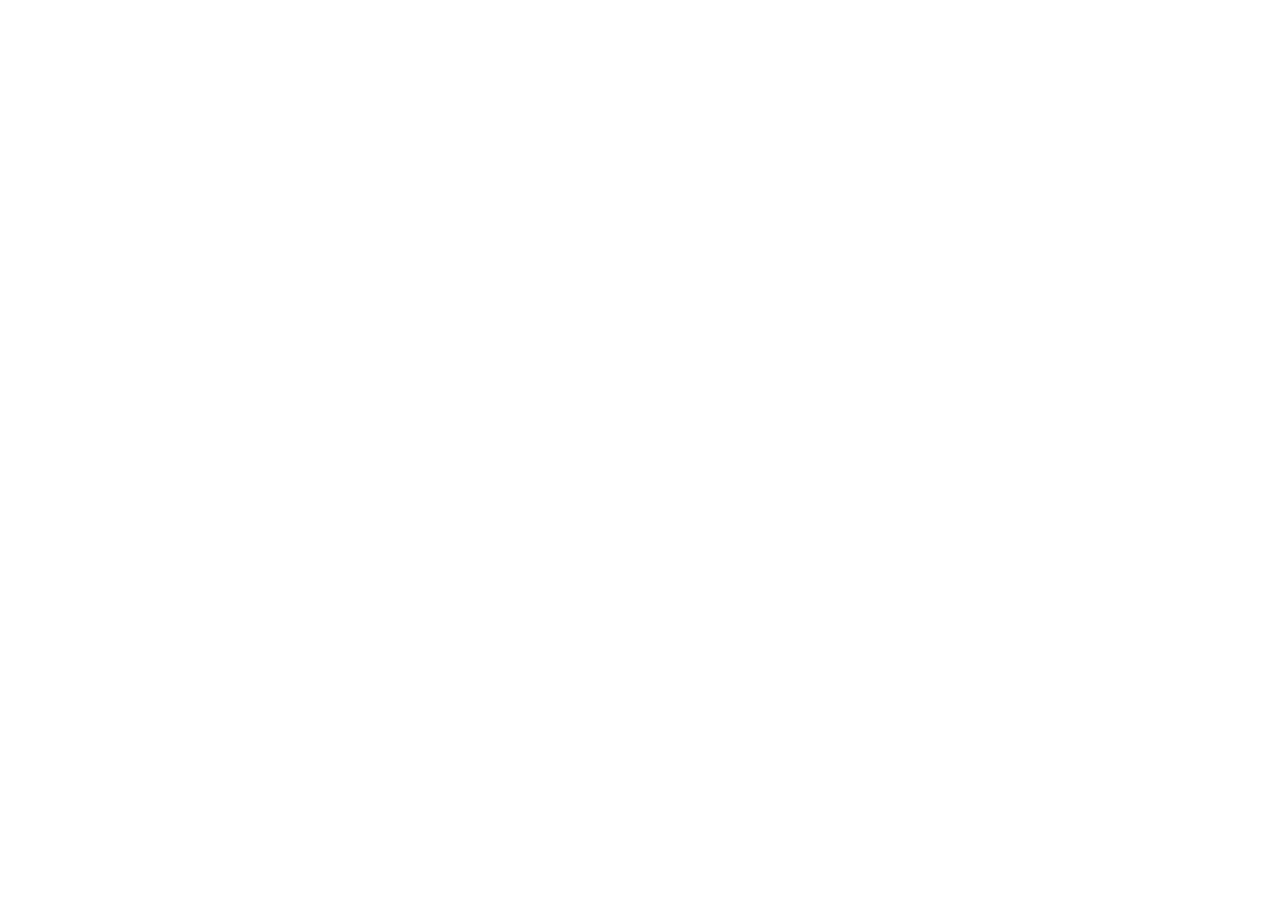
==== html-css/index.html @ b92a68a1 "first Commit" ====
<!doctype html>
<html lang="en">
  <head>
    <meta charset="UTF-8" />
    <meta http-equiv="X-UA-Compatible" content="IE=edge" />
    <meta name="viewport" content="width=device-width, initial-scale=1.0" />
    <title>Step9</title>
    <meta name="description" content="Step9 総復習" />

    <link rel="preconnect" href="https://fonts.googleapis.com" />
    <link rel="preconnect" href="https://fonts.gstatic.com" crossorigin />
    <link
      href="https://fonts.googleapis.com/css2?family=Noto+Sans+JP:wght@400;700&display=swap"
      rel="stylesheet"
    />
    <link rel="stylesheet" href="./sanitize.css" />
    <link rel="stylesheet" href="./style.css" />
  </head>
  <body>
    






   
  </body>
</html>
---- html-css/sanitize.css ----
/* Document
 * ========================================================================== */

/**
 * Add border box sizing in all browsers (opinionated).
 */

*,
::before,
::after {
  box-sizing: border-box;
}

/**
 * 1. Add text decoration inheritance in all browsers (opinionated).
 * 2. Add vertical alignment inheritance in all browsers (opinionated).
 */

::before,
::after {
  text-decoration: inherit; /* 1 */
  vertical-align: inherit; /* 2 */
}

/**
 * 1. Use the default cursor in all browsers (opinionated).
 * 2. Change the line height in all browsers (opinionated).
 * 3. Use a 4-space tab width in all browsers (opinionated).
 * 4. Remove the grey highlight on links in iOS (opinionated).
 * 5. Prevent adjustments of font size after orientation changes in
 *    IE on Windows Phone and in iOS.
 * 6. Breaks words to prevent overflow in all browsers (opinionated).
 */

html {
  cursor: default; /* 1 */
  line-height: 1.5; /* 2 */
  -moz-tab-size: 4; /* 3 */
  tab-size: 4; /* 3 */
  -webkit-tap-highlight-color: transparent /* 4 */;
  -ms-text-size-adjust: 100%; /* 5 */
  -webkit-text-size-adjust: 100%; /* 5 */
  word-break: break-word; /* 6 */
}

/* Sections
 * ========================================================================== */

/**
 * Remove the margin in all browsers (opinionated).
 */

body {
  margin: 0;
}

/**
 * Correct the font size and margin on `h1` elements within `section` and
 * `article` contexts in Chrome, Edge, Firefox, and Safari.
 */

h1 {
  font-size: 2em;
  margin: 0.67em 0;
}

/* Grouping content
 * ========================================================================== */

/**
 * Remove the margin on nested lists in Chrome, Edge, IE, and Safari.
 */

dl dl,
dl ol,
dl ul,
ol dl,
ul dl {
  margin: 0;
}

/**
 * Remove the margin on nested lists in Edge 18- and IE.
 */

ol ol,
ol ul,
ul ol,
ul ul {
  margin: 0;
}

/**
 * 1. Add the correct sizing in Firefox.
 * 2. Show the overflow in Edge 18- and IE.
 */

hr {
  height: 0; /* 1 */
  overflow: visible; /* 2 */
}

/**
 * Add the correct display in IE.
 */

main {
  display: block;
}

/**
 * Remove the list style on navigation lists in all browsers (opinionated).
 */

nav ol,
nav ul {
  list-style: none;
  padding: 0;
}

/**
 * 1. Correct the inheritance and scaling of font size in all browsers.
 * 2. Correct the odd `em` font sizing in all browsers.
 */

pre {
  font-family: monospace, monospace; /* 1 */
  font-size: 1em; /* 2 */
}

/* Text-level semantics
 * ========================================================================== */

/**
 * Remove the gray background on active links in IE 10.
 */

a {
  background-color: transparent;
}

/**
 * Add the correct text decoration in Edge 18-, IE, and Safari.
 */

abbr[title] {
  text-decoration: underline;
  text-decoration: underline dotted;
}

/**
 * Add the correct font weight in Chrome, Edge, and Safari.
 */

b,
strong {
  font-weight: bolder;
}

/**
 * 1. Correct the inheritance and scaling of font size in all browsers.
 * 2. Correct the odd `em` font sizing in all browsers.
 */

code,
kbd,
samp {
  font-family: monospace, monospace; /* 1 */
  font-size: 1em; /* 2 */
}

/**
 * Add the correct font size in all browsers.
 */

small {
  font-size: 80%;
}

/* Embedded content
 * ========================================================================== */

/*
 * Change the alignment on media elements in all browsers (opinionated).
 */

audio,
canvas,
iframe,
img,
svg,
video {
  vertical-align: middle;
}

/**
 * Add the correct display in IE 9-.
 */

audio,
video {
  display: inline-block;
}

/**
 * Add the correct display in iOS 4-7.
 */

audio:not([controls]) {
  display: none;
  height: 0;
}

/**
 * Remove the border on iframes in all browsers (opinionated).
 */

iframe {
  border-style: none;
}

/**
 * Remove the border on images within links in IE 10-.
 */

img {
  border-style: none;
}

/**
 * Change the fill color to match the text color in all browsers (opinionated).
 */

svg:not([fill]) {
  fill: currentColor;
}

/**
 * Hide the overflow in IE.
 */

svg:not(:root) {
  overflow: hidden;
}

/* Tabular data
 * ========================================================================== */

/**
 * Collapse border spacing in all browsers (opinionated).
 */

table {
  border-collapse: collapse;
}

/* Forms
 * ========================================================================== */

/**
 * Remove the margin on controls in Safari.
 */

button,
input,
select {
  margin: 0;
}

/**
 * 1. Show the overflow in IE.
 * 2. Remove the inheritance of text transform in Edge 18-, Firefox, and IE.
 */

button {
  overflow: visible; /* 1 */
  text-transform: none; /* 2 */
}

/**
 * Correct the inability to style buttons in iOS and Safari.
 */

button,
[type="button"],
[type="reset"],
[type="submit"] {
  -webkit-appearance: button;
}

/**
 * 1. Change the inconsistent appearance in all browsers (opinionated).
 * 2. Correct the padding in Firefox.
 */

fieldset {
  border: 1px solid #a0a0a0; /* 1 */
  padding: 0.35em 0.75em 0.625em; /* 2 */
}

/**
 * Show the overflow in Edge 18- and IE.
 */

input {
  overflow: visible;
}

/**
 * 1. Correct the text wrapping in Edge 18- and IE.
 * 2. Correct the color inheritance from `fieldset` elements in IE.
 */

legend {
  color: inherit; /* 2 */
  display: table; /* 1 */
  max-width: 100%; /* 1 */
  white-space: normal; /* 1 */
}

/**
 * 1. Add the correct display in Edge 18- and IE.
 * 2. Add the correct vertical alignment in Chrome, Edge, and Firefox.
 */

progress {
  display: inline-block; /* 1 */
  vertical-align: baseline; /* 2 */
}

/**
 * Remove the inheritance of text transform in Firefox.
 */

select {
  text-transform: none;
}

/**
 * 1. Remove the margin in Firefox and Safari.
 * 2. Remove the default vertical scrollbar in IE.
 * 3. Change the resize direction in all browsers (opinionated).
 */

textarea {
  margin: 0; /* 1 */
  overflow: auto; /* 2 */
  resize: vertical; /* 3 */
}

/**
 * Remove the padding in IE 10-.
 */

[type="checkbox"],
[type="radio"] {
  padding: 0;
}

/**
 * 1. Correct the odd appearance in Chrome, Edge, and Safari.
 * 2. Correct the outline style in Safari.
 */

[type="search"] {
  -webkit-appearance: textfield; /* 1 */
  outline-offset: -2px; /* 2 */
}

/**
 * Correct the cursor style of increment and decrement buttons in Safari.
 */

::-webkit-inner-spin-button,
::-webkit-outer-spin-button {
  height: auto;
}

/**
 * Correct the text style of placeholders in Chrome, Edge, and Safari.
 */

::-webkit-input-placeholder {
  color: inherit;
  opacity: 0.54;
}

/**
 * Remove the inner padding in Chrome, Edge, and Safari on macOS.
 */

::-webkit-search-decoration {
  -webkit-appearance: none;
}

/**
 * 1. Correct the inability to style upload buttons in iOS and Safari.
 * 2. Change font properties to `inherit` in Safari.
 */

::-webkit-file-upload-button {
  -webkit-appearance: button; /* 1 */
  font: inherit; /* 2 */
}

/**
 * Remove the inner border and padding of focus outlines in Firefox.
 */

::-moz-focus-inner {
  border-style: none;
  padding: 0;
}

/**
 * Restore the focus outline styles unset by the previous rule in Firefox.
 */

:-moz-focusring {
  outline: 1px dotted ButtonText;
}

/**
 * Remove the additional :invalid styles in Firefox.
 */

:-moz-ui-invalid {
  box-shadow: none;
}

/* Interactive
 * ========================================================================== */

/*
 * Add the correct display in Edge 18- and IE.
 */

details {
  display: block;
}

/*
 * Add the correct styles in Edge 18-, IE, and Safari.
 */

dialog {
  background-color: white;
  border: solid;
  color: black;
  display: block;
  height: -moz-fit-content;
  height: -webkit-fit-content;
  height: fit-content;
  left: 0;
  margin: auto;
  padding: 1em;
  position: absolute;
  right: 0;
  width: -moz-fit-content;
  width: -webkit-fit-content;
  width: fit-content;
}

dialog:not([open]) {
  display: none;
}

/*
 * Add the correct display in all browsers.
 */

summary {
  display: list-item;
}

/* Scripting
 * ========================================================================== */

/**
 * Add the correct display in IE 9-.
 */

canvas {
  display: inline-block;
}

/**
 * Add the correct display in IE.
 */

template {
  display: none;
}

/* User interaction
 * ========================================================================== */

/*
 * 1. Remove the tapping delay in IE 10.
 * 2. Remove the tapping delay on clickable elements
      in all browsers (opinionated).
 */

a,
area,
button,
input,
label,
select,
summary,
textarea,
[tabindex] {
  -ms-touch-action: manipulation; /* 1 */
  touch-action: manipulation; /* 2 */
}

/**
 * Add the correct display in IE 10-.
 */

[hidden] {
  display: none;
}

/* Accessibility
 * ========================================================================== */

/**
 * Change the cursor on busy elements in all browsers (opinionated).
 */

[aria-busy="true"] {
  cursor: progress;
}

/*
 * Change the cursor on control elements in all browsers (opinionated).
 */

[aria-controls] {
  cursor: pointer;
}

/*
 * Change the cursor on disabled, not-editable, or otherwise
 * inoperable elements in all browsers (opinionated).
 */

[aria-disabled="true"],
[disabled] {
  cursor: not-allowed;
}

/*
 * Change the display on visually hidden accessible elements
 * in all browsers (opinionated).
 */

[aria-hidden="false"][hidden] {
  display: initial;
}

[aria-hidden="false"][hidden]:not(:focus) {
  clip: rect(0, 0, 0, 0);
  position: absolute;
}
---- html-css/style.css ----
@charset "utf-8";

/* Base Style */
body {
    font-family: 'Noto Sans JP', "Helvetica Neue", "Helvetica", "Hiragino Sans", "Hiragino Kaku Gothic ProN", "Arial", "Yu Gothic", "Meiryo", sans-serif;
    font-size: 15px;
    line-height: 1.5;
    color: #333;
    margin-top: 80px;
}
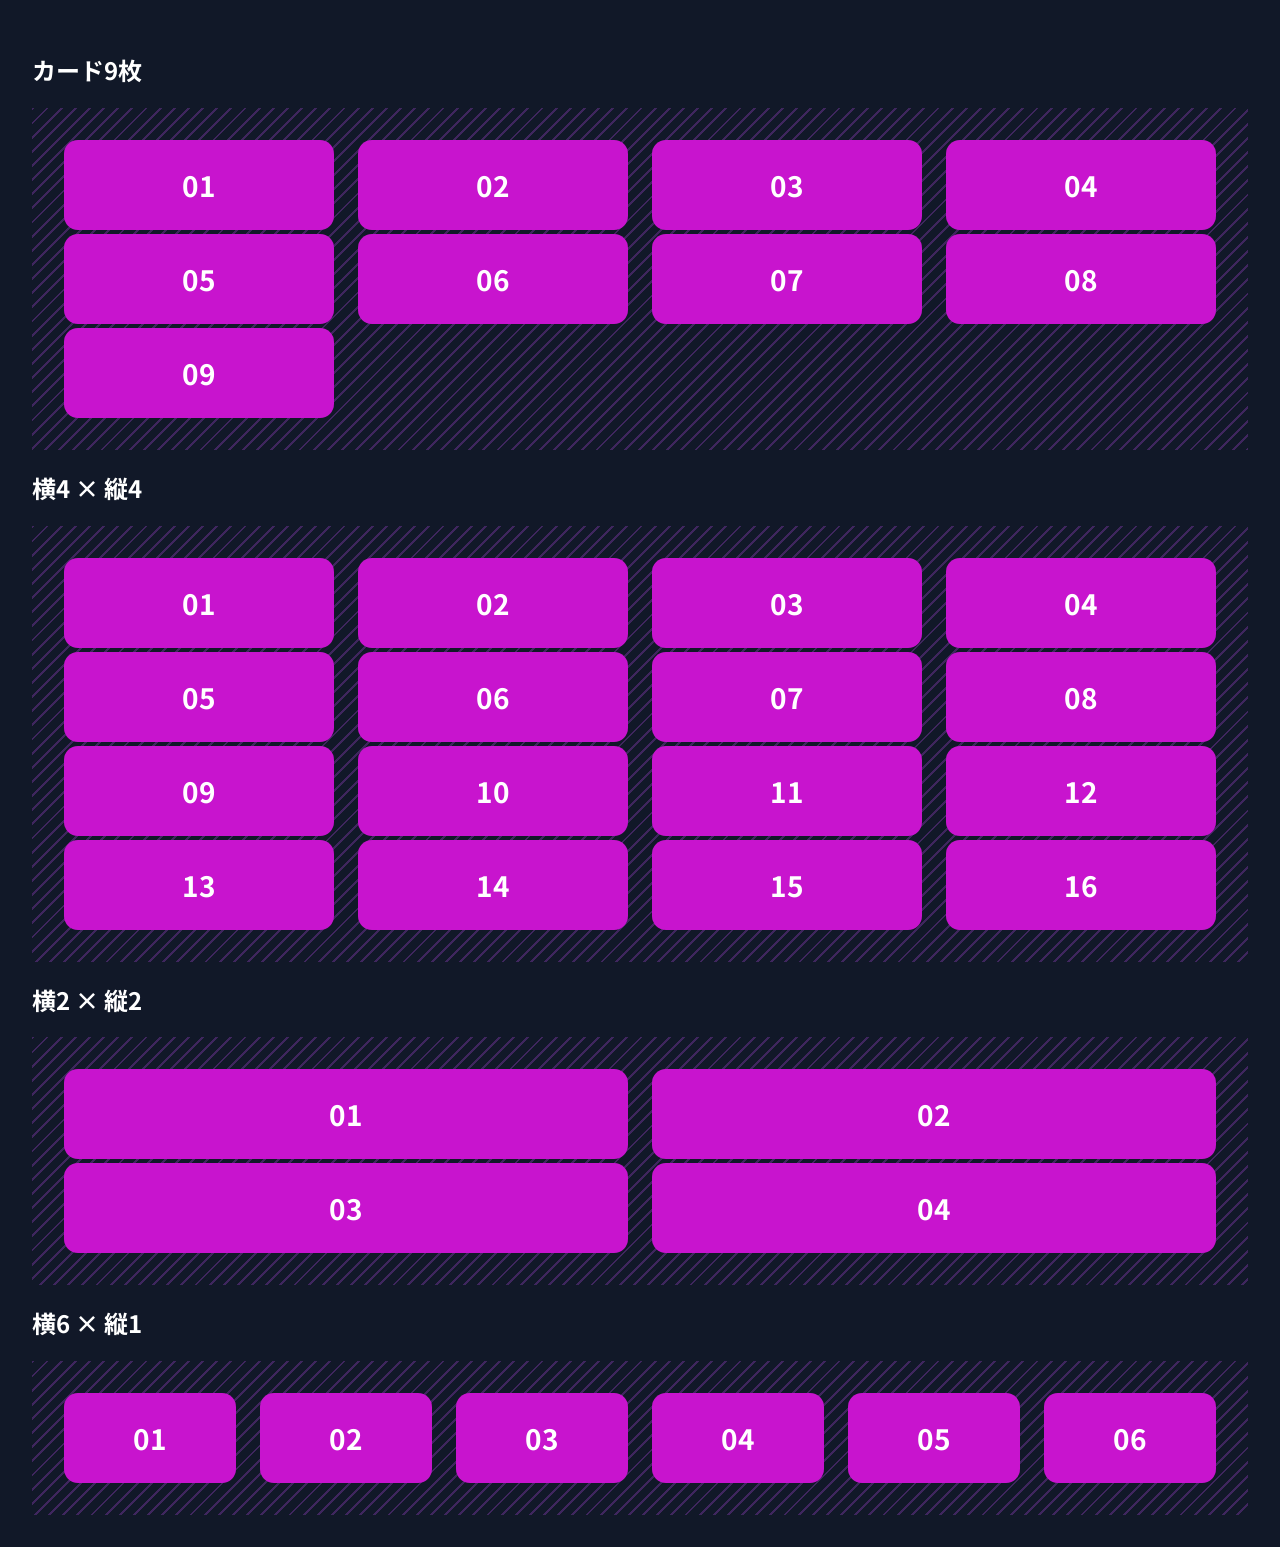
==== commit 97270f71: "feat: flexbox card layout practice" ====
--- a/html-css/index.html
+++ b/html-css/index.html
@@ -1,5 +1,5 @@
 <!doctype html>
-<html lang="en">
+<html lang="ja">
   <head>
     <meta charset="UTF-8" />
     <meta http-equiv="X-UA-Compatible" content="IE=edge" />
@@ -17,13 +17,55 @@
     <link rel="stylesheet" href="./style.css" />
   </head>
   <body>
-    
+    <h2>カード9枚</h2>
+    <div class="grid col-4">
+      <div class="card">01</div>
+      <div class="card">02</div>
+      <div class="card">03</div>
+      <div class="card">04</div>
+      <div class="card">05</div>
+      <div class="card">06</div>
+      <div class="card">07</div>
+      <div class="card">08</div>
+      <div class="card">09</div>
+    </div>
 
+    <h2>横4 × 縦4</h2>
+    <div class="grid col-4">
+      <div class="card">01</div>
+      <div class="card">02</div>
+      <div class="card">03</div>
+      <div class="card">04</div>
+      <div class="card">05</div>
+      <div class="card">06</div>
+      <div class="card">07</div>
+      <div class="card">08</div>
+      <div class="card">09</div>
+      <div class="card">10</div>
+      <div class="card">11</div>
+      <div class="card">12</div>
+      <div class="card">13</div>
+      <div class="card">14</div>
+      <div class="card">15</div>
+      <div class="card">16</div>
+    </div>
 
+    <h2>横2 × 縦2</h2>
+    <div class="grid col-2">
+      <div class="card">01</div>
+      <div class="card">02</div>
+      <div class="card">03</div>
+      <div class="card">04</div>
+    </div>
 
-
-
-
-   
+    <h2>横6 × 縦1</h2>
+    <div class="grid col-6">
+      <div class="card">01</div>
+      <div class="card">02</div>
+      <div class="card">03</div>
+      <div class="card">04</div>
+      <div class="card">05</div>
+      <div class="card">06</div>
+    </div>
   </body>
 </html>
--- a/html-css/style.css
+++ b/html-css/style.css
@@ -2,10 +2,45 @@
 
 /* Base Style */
 body {
-    font-family: 'Noto Sans JP', "Helvetica Neue", "Helvetica", "Hiragino Sans", "Hiragino Kaku Gothic ProN", "Arial", "Yu Gothic", "Meiryo", sans-serif;
-    font-size: 15px;
-    line-height: 1.5;
-    color: #333;
-    margin-top: 80px;
+    margin: 0;
+    padding: 32px;
+    background-color: #111828;
+    color: #fff;
+    font-family: "Noto Sans JP", sans-serif;
 }
 
+.grid{
+    display: flex;
+    flex-wrap: wrap;
+    gap: 4px 24px;
+    padding: 32px;
+    background: repeating-linear-gradient(
+        135deg,
+        rgba(200,80,255,0.25),
+        rgba(200,80,255,0.25) 2px,
+        transparent 2px,
+        transparent 10px
+    );
+}
+.card{
+    height: 90px;
+    background: #c814ce;
+    border-radius: 14px;
+    display: flex;
+    justify-content: center;
+    align-items: center;
+    font-size: 28px;
+    font-weight: bold;
+}
+/* 横4列 */
+.col-4 .card {
+    width: calc((100% - 24px * 3) / 4);
+}
+/* 横2列 */
+.col-2 .card {
+    width: calc((100% - 24px) / 2);
+}
+/* 横6列 */
+.col-6 .card {
+    width: calc((100% - 24px * 5) / 6);
+}
